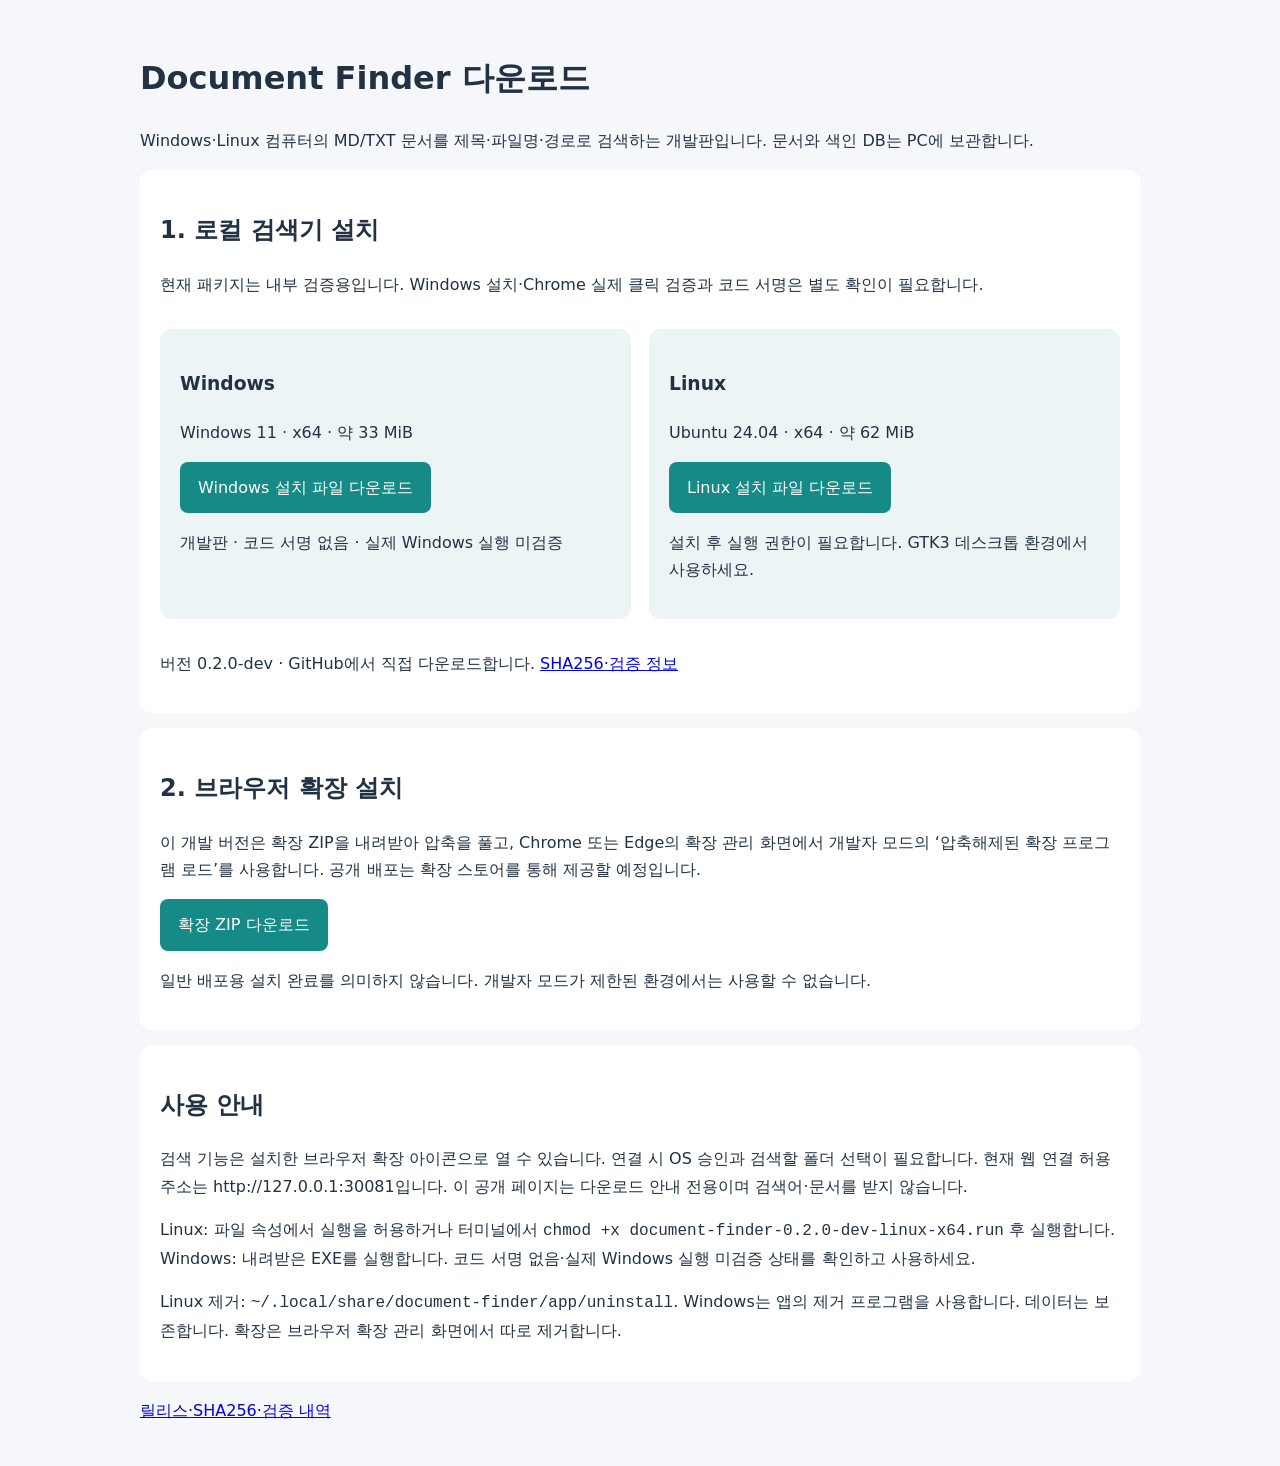
==== index.html @ 7b7f1716 "docs: publish Windows and Linux download page" ====
<!doctype html><html lang="ko"><head><meta charset="utf-8"><meta name="viewport" content="width=device-width,initial-scale=1"><title>Document Finder 다운로드</title><style>body{font:16px/1.7 system-ui,sans-serif;background:#f5f7fb;color:#223244;margin:0}main{max-width:1000px;margin:auto;padding:30px 20px}section,article{background:white;padding:20px;margin:15px 0;border-radius:12px}.downloads{display:flex;gap:18px;flex-wrap:wrap}.downloads article{flex:1 1 300px;background:#edf4f5}.button{display:inline-block;padding:12px 18px;background:#168a86;color:white;border-radius:8px;text-decoration:none}</style></head><body><main><h1>Document Finder 다운로드</h1><p>Windows·Linux 컴퓨터의 MD/TXT 문서를 제목·파일명·경로로 검색하는 개발판입니다. 문서와 색인 DB는 PC에 보관합니다.</p><section><h2>1. 로컬 검색기 설치</h2><p>현재 패키지는 내부 검증용입니다. Windows 설치·Chrome 실제 클릭 검증과 코드 서명은 별도 확인이 필요합니다.</p><div id="downloads" class="downloads">
<article><h3>Windows</h3><p>Windows 11 · x64 · 약 33 MiB</p><a class="button" href="https://github.com/kimjindol2025/document-finder-downloads/releases/download/v0.2.0-dev/document-finder-0.2.0-dev-windows-x64.exe">Windows 설치 파일 다운로드</a><p>개발판 · 코드 서명 없음 · 실제 Windows 실행 미검증</p></article>
<article><h3>Linux</h3><p>Ubuntu 24.04 · x64 · 약 62 MiB</p><a class="button" href="https://github.com/kimjindol2025/document-finder-downloads/releases/download/v0.2.0-dev/document-finder-0.2.0-dev-linux-x64.run">Linux 설치 파일 다운로드</a><p>설치 후 실행 권한이 필요합니다. GTK3 데스크톱 환경에서 사용하세요.</p></article>
</div><p id="download-note">버전 0.2.0-dev · GitHub에서 직접 다운로드합니다. <a href="https://github.com/kimjindol2025/document-finder-downloads/releases/download/v0.2.0-dev/manifest.json">SHA256·검증 정보</a></p></section>
<section><h2>2. 브라우저 확장 설치</h2><p>이 개발 버전은 확장 ZIP을 내려받아 압축을 풀고, Chrome 또는 Edge의 확장 관리 화면에서 개발자 모드의 ‘압축해제된 확장 프로그램 로드’를 사용합니다. 공개 배포는 확장 스토어를 통해 제공할 예정입니다.</p><a class="button" href="https://github.com/kimjindol2025/document-finder-downloads/releases/download/v0.2.0-dev/document-finder-extension-dev.zip">확장 ZIP 다운로드</a><p>일반 배포용 설치 완료를 의미하지 않습니다. 개발자 모드가 제한된 환경에서는 사용할 수 없습니다.</p></section>
<section><h2>사용 안내</h2><p>검색 기능은 설치한 브라우저 확장 아이콘으로 열 수 있습니다. 연결 시 OS 승인과 검색할 폴더 선택이 필요합니다. 현재 웹 연결 허용 주소는 http://127.0.0.1:30081입니다. 이 공개 페이지는 다운로드 안내 전용이며 검색어·문서를 받지 않습니다.</p><p>Linux: 파일 속성에서 실행을 허용하거나 터미널에서 <code>chmod +x document-finder-0.2.0-dev-linux-x64.run</code> 후 실행합니다. Windows: 내려받은 EXE를 실행합니다. 코드 서명 없음·실제 Windows 실행 미검증 상태를 확인하고 사용하세요.</p><p>Linux 제거: <code>~/.local/share/document-finder/app/uninstall</code>. Windows는 앱의 제거 프로그램을 사용합니다. 데이터는 보존합니다. 확장은 브라우저 확장 관리 화면에서 따로 제거합니다.</p></section><p><a href="https://github.com/kimjindol2025/document-finder-downloads/releases/tag/v0.2.0-dev">릴리스·SHA256·검증 내역</a></p></main></body></html>
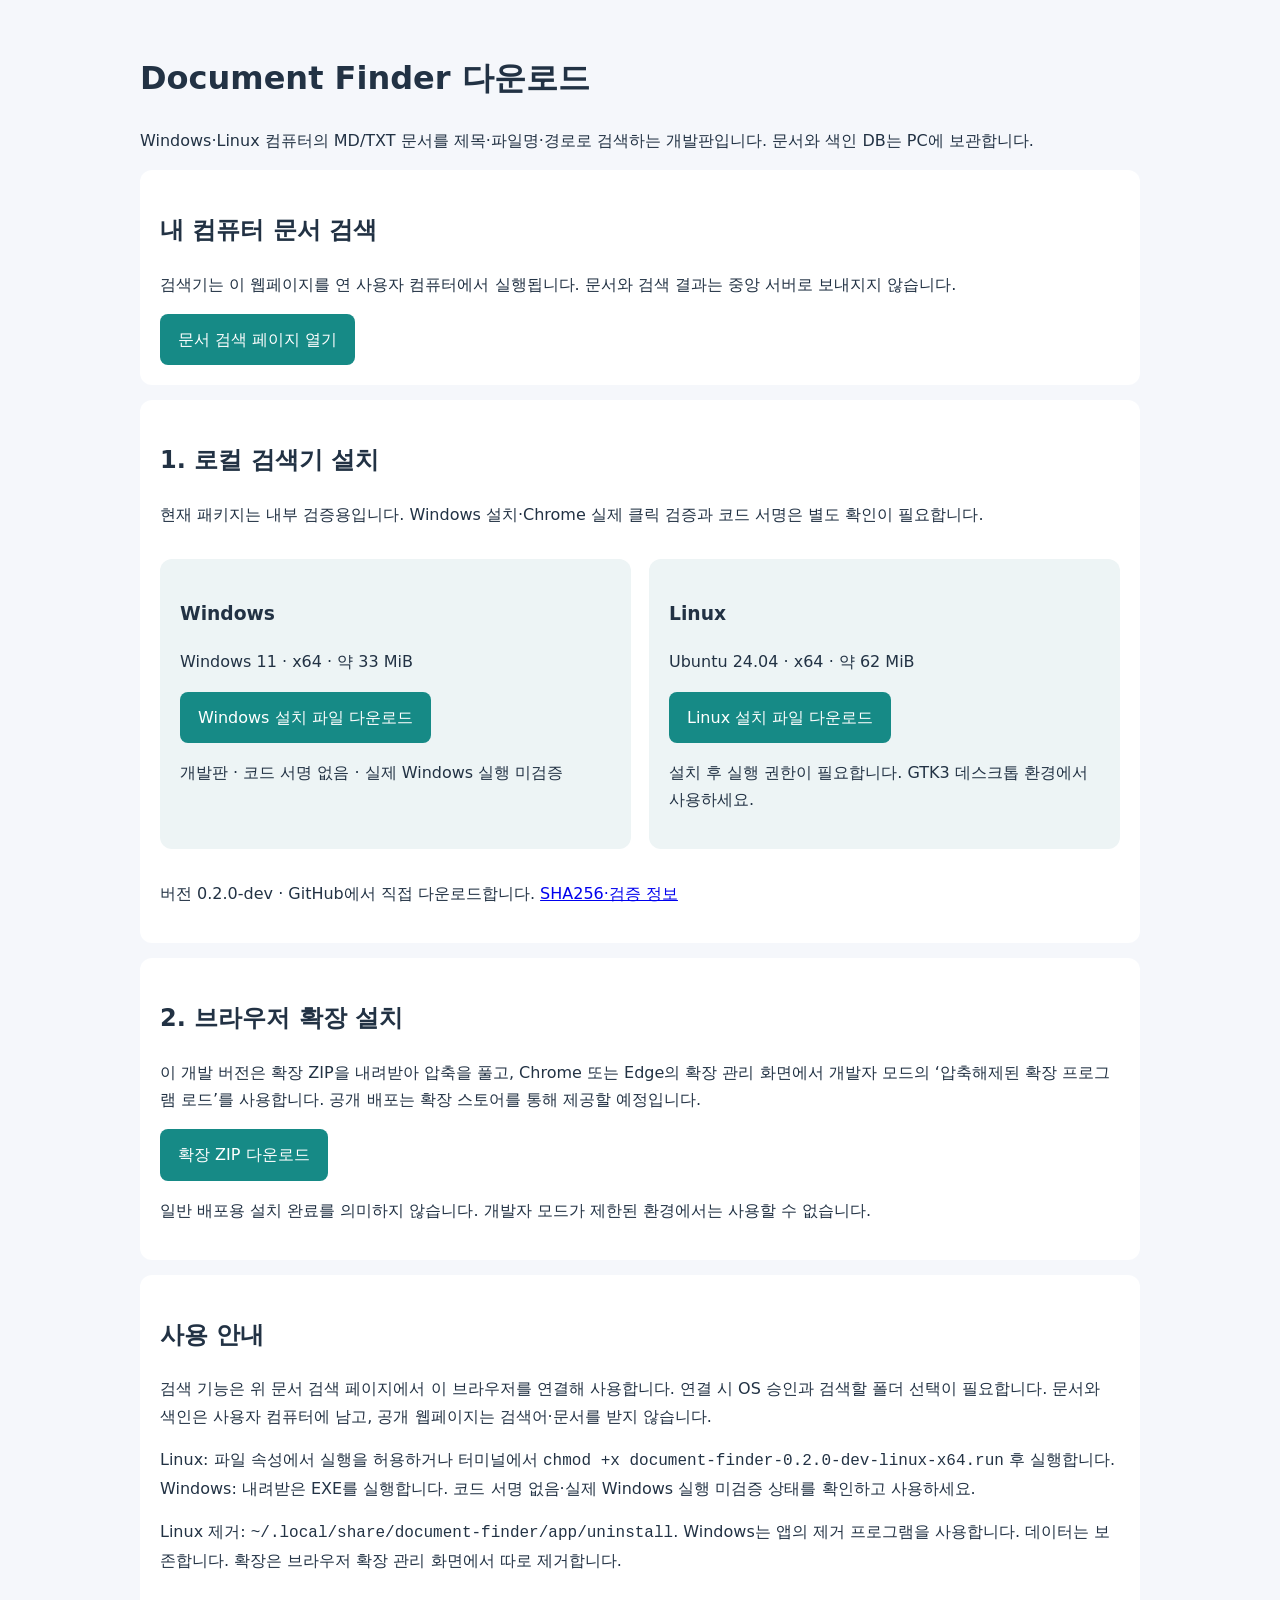
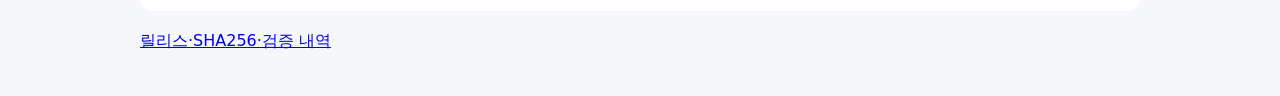
==== commit 647abddb: "feat: publish local document search portal" ====
--- a/index.html
+++ b/index.html
@@ -1,6 +1,6 @@
-<!doctype html><html lang="ko"><head><meta charset="utf-8"><meta name="viewport" content="width=device-width,initial-scale=1"><title>Document Finder 다운로드</title><style>body{font:16px/1.7 system-ui,sans-serif;background:#f5f7fb;color:#223244;margin:0}main{max-width:1000px;margin:auto;padding:30px 20px}section,article{background:white;padding:20px;margin:15px 0;border-radius:12px}.downloads{display:flex;gap:18px;flex-wrap:wrap}.downloads article{flex:1 1 300px;background:#edf4f5}.button{display:inline-block;padding:12px 18px;background:#168a86;color:white;border-radius:8px;text-decoration:none}</style></head><body><main><h1>Document Finder 다운로드</h1><p>Windows·Linux 컴퓨터의 MD/TXT 문서를 제목·파일명·경로로 검색하는 개발판입니다. 문서와 색인 DB는 PC에 보관합니다.</p><section><h2>1. 로컬 검색기 설치</h2><p>현재 패키지는 내부 검증용입니다. Windows 설치·Chrome 실제 클릭 검증과 코드 서명은 별도 확인이 필요합니다.</p><div id="downloads" class="downloads">
+<!doctype html><html lang="ko"><head><meta charset="utf-8"><meta name="viewport" content="width=device-width,initial-scale=1"><title>Document Finder 다운로드</title><style>body{font:16px/1.7 system-ui,sans-serif;background:#f5f7fb;color:#223244;margin:0}main{max-width:1000px;margin:auto;padding:30px 20px}section,article{background:white;padding:20px;margin:15px 0;border-radius:12px}.downloads{display:flex;gap:18px;flex-wrap:wrap}.downloads article{flex:1 1 300px;background:#edf4f5}.button{display:inline-block;padding:12px 18px;background:#168a86;color:white;border-radius:8px;text-decoration:none}</style></head><body><main><h1>Document Finder 다운로드</h1><p>Windows·Linux 컴퓨터의 MD/TXT 문서를 제목·파일명·경로로 검색하는 개발판입니다. 문서와 색인 DB는 PC에 보관합니다.</p><section><h2>내 컴퓨터 문서 검색</h2><p>검색기는 이 웹페이지를 연 사용자 컴퓨터에서 실행됩니다. 문서와 검색 결과는 중앙 서버로 보내지지 않습니다.</p><a class="button" href="document-finder/">문서 검색 페이지 열기</a></section><section><h2>1. 로컬 검색기 설치</h2><p>현재 패키지는 내부 검증용입니다. Windows 설치·Chrome 실제 클릭 검증과 코드 서명은 별도 확인이 필요합니다.</p><div id="downloads" class="downloads">
 <article><h3>Windows</h3><p>Windows 11 · x64 · 약 33 MiB</p><a class="button" href="https://github.com/kimjindol2025/document-finder-downloads/releases/download/v0.2.0-dev/document-finder-0.2.0-dev-windows-x64.exe">Windows 설치 파일 다운로드</a><p>개발판 · 코드 서명 없음 · 실제 Windows 실행 미검증</p></article>
 <article><h3>Linux</h3><p>Ubuntu 24.04 · x64 · 약 62 MiB</p><a class="button" href="https://github.com/kimjindol2025/document-finder-downloads/releases/download/v0.2.0-dev/document-finder-0.2.0-dev-linux-x64.run">Linux 설치 파일 다운로드</a><p>설치 후 실행 권한이 필요합니다. GTK3 데스크톱 환경에서 사용하세요.</p></article>
 </div><p id="download-note">버전 0.2.0-dev · GitHub에서 직접 다운로드합니다. <a href="https://github.com/kimjindol2025/document-finder-downloads/releases/download/v0.2.0-dev/manifest.json">SHA256·검증 정보</a></p></section>
-<section><h2>2. 브라우저 확장 설치</h2><p>이 개발 버전은 확장 ZIP을 내려받아 압축을 풀고, Chrome 또는 Edge의 확장 관리 화면에서 개발자 모드의 ‘압축해제된 확장 프로그램 로드’를 사용합니다. 공개 배포는 확장 스토어를 통해 제공할 예정입니다.</p><a class="button" href="https://github.com/kimjindol2025/document-finder-downloads/releases/download/v0.2.0-dev/document-finder-extension-dev.zip">확장 ZIP 다운로드</a><p>일반 배포용 설치 완료를 의미하지 않습니다. 개발자 모드가 제한된 환경에서는 사용할 수 없습니다.</p></section>
-<section><h2>사용 안내</h2><p>검색 기능은 설치한 브라우저 확장 아이콘으로 열 수 있습니다. 연결 시 OS 승인과 검색할 폴더 선택이 필요합니다. 현재 웹 연결 허용 주소는 http://127.0.0.1:30081입니다. 이 공개 페이지는 다운로드 안내 전용이며 검색어·문서를 받지 않습니다.</p><p>Linux: 파일 속성에서 실행을 허용하거나 터미널에서 <code>chmod +x document-finder-0.2.0-dev-linux-x64.run</code> 후 실행합니다. Windows: 내려받은 EXE를 실행합니다. 코드 서명 없음·실제 Windows 실행 미검증 상태를 확인하고 사용하세요.</p><p>Linux 제거: <code>~/.local/share/document-finder/app/uninstall</code>. Windows는 앱의 제거 프로그램을 사용합니다. 데이터는 보존합니다. 확장은 브라우저 확장 관리 화면에서 따로 제거합니다.</p></section><p><a href="https://github.com/kimjindol2025/document-finder-downloads/releases/tag/v0.2.0-dev">릴리스·SHA256·검증 내역</a></p></main></body></html>+<section><h2>2. 브라우저 확장 설치</h2><p>이 개발 버전은 확장 ZIP을 내려받아 압축을 풀고, Chrome 또는 Edge의 확장 관리 화면에서 개발자 모드의 ‘압축해제된 확장 프로그램 로드’를 사용합니다. 공개 배포는 확장 스토어를 통해 제공할 예정입니다.</p><a class="button" href="document-finder/document-finder-extension-dev.zip">확장 ZIP 다운로드</a><p>일반 배포용 설치 완료를 의미하지 않습니다. 개발자 모드가 제한된 환경에서는 사용할 수 없습니다.</p></section>
+<section><h2>사용 안내</h2><p>검색 기능은 위 문서 검색 페이지에서 이 브라우저를 연결해 사용합니다. 연결 시 OS 승인과 검색할 폴더 선택이 필요합니다. 문서와 색인은 사용자 컴퓨터에 남고, 공개 웹페이지는 검색어·문서를 받지 않습니다.</p><p>Linux: 파일 속성에서 실행을 허용하거나 터미널에서 <code>chmod +x document-finder-0.2.0-dev-linux-x64.run</code> 후 실행합니다. Windows: 내려받은 EXE를 실행합니다. 코드 서명 없음·실제 Windows 실행 미검증 상태를 확인하고 사용하세요.</p><p>Linux 제거: <code>~/.local/share/document-finder/app/uninstall</code>. Windows는 앱의 제거 프로그램을 사용합니다. 데이터는 보존합니다. 확장은 브라우저 확장 관리 화면에서 따로 제거합니다.</p></section><p><a href="https://github.com/kimjindol2025/document-finder-downloads/releases/tag/v0.2.0-dev">릴리스·SHA256·검증 내역</a></p></main></body></html>
